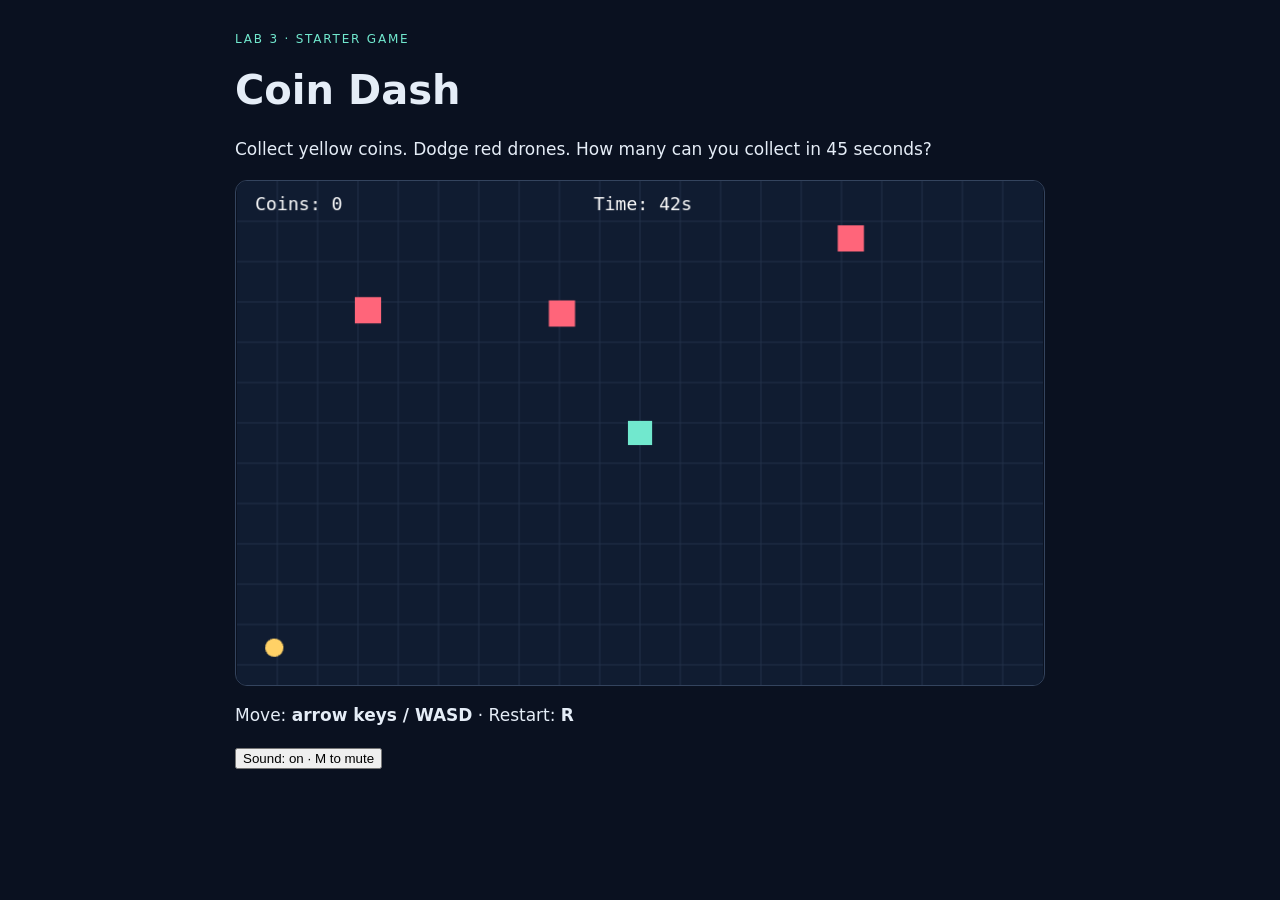
==== index.html @ ba8a17bc "Add coin collection chime and accessible mute control" ====
<!doctype html>
<html lang="en">
<head>
<meta charset="utf-8"><meta name="viewport" content="width=device-width,initial-scale=1">
<title>Coin Dash — Lab 3 starter</title>
<link rel="stylesheet" href="style.css">
</head>
<body>
<main>
  <header><p>LAB 3 · STARTER GAME</p><h1>Coin Dash</h1>
  <p>Collect yellow coins. Dodge red drones. How many can you collect in 45 seconds?</p></header>
  <div id="game" aria-label="Coin Dash game. Move with arrow keys or WASD."></div>
  <p>Move: <strong>arrow keys / WASD</strong> · Restart: <strong>R</strong></p>
</main>
<script src="vendor/phaser-3.90.0.min.js"></script>
<script src="sounds.js"></script>
<script src="settings.js"></script><script src="game.js"></script>
</body>
</html>
---- style.css ----
* { box-sizing: border-box; }
body { margin: 0; background: #0a1120; color: #e5edf7; font: 17px/1.5 system-ui, sans-serif; }
main { max-width: 850px; margin: 30px auto; padding: 0 20px; }
header > p:first-child { color: #71e8ce; font-size: 12px; letter-spacing: .15em; }
h1 { margin: 0; font-size: 40px; }
#game { border: 1px solid #34445e; border-radius: 12px; overflow: hidden; }
canvas { display: block; }
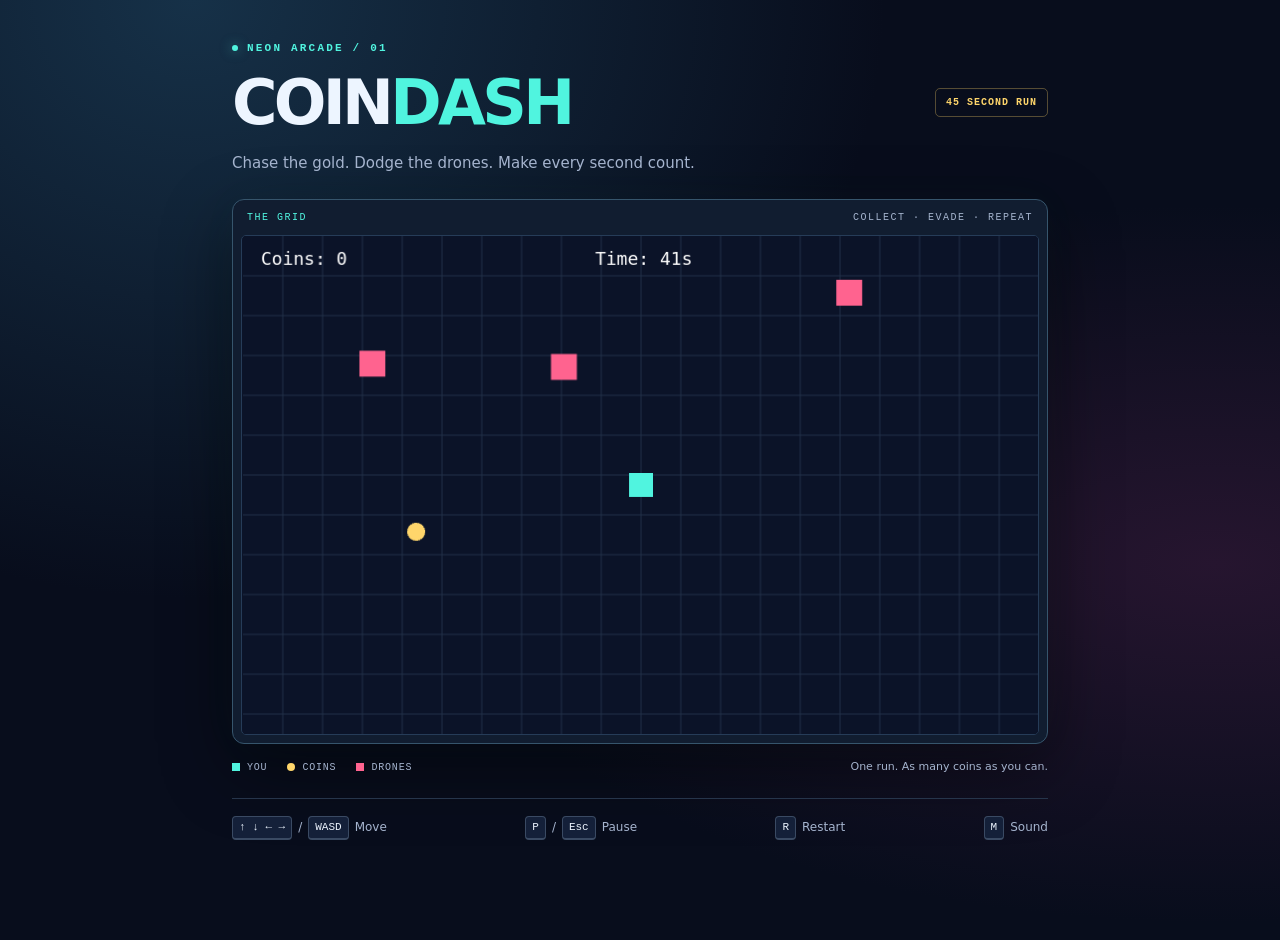
==== commit 9d7f408e: "Give Coin Dash a responsive neon arcade style" ====
--- a/index.html
+++ b/index.html
@@ -2,18 +2,37 @@
 <html lang="en">
 <head>
 <meta charset="utf-8"><meta name="viewport" content="width=device-width,initial-scale=1">
-<title>Coin Dash — Lab 3 starter</title>
+<meta name="theme-color" content="#080d1c">
+<title>Coin Dash — Neon Arcade</title>
 <link rel="stylesheet" href="style.css">
 </head>
 <body>
 <main>
-  <header><p>LAB 3 · STARTER GAME</p><h1>Coin Dash</h1>
-  <p>Collect yellow coins. Dodge red drones. How many can you collect in 45 seconds?</p></header>
-  <div id="game" aria-label="Coin Dash game. Move with arrow keys or WASD."></div>
-  <p>Move: <strong>arrow keys / WASD</strong> · Restart: <strong>R</strong></p>
+  <header>
+    <p class="eyebrow"><span class="status-dot" aria-hidden="true"></span> NEON ARCADE / 01</p>
+    <div class="title-row"><h1>COIN<span>DASH</span></h1><span class="round-badge">45 SECOND RUN</span></div>
+    <p class="intro">Chase the gold. Dodge the drones. Make every second count.</p>
+  </header>
+  <section class="arena" aria-label="Game arena">
+    <div class="arena-bar"><span>THE GRID</span><span>COLLECT · EVADE · REPEAT</span></div>
+    <div id="game" aria-label="Coin Dash game. Move with arrow keys or WASD. P or Escape pauses; R restarts; M toggles sound."></div>
+  </section>
+  <div class="game-footer">
+    <ul class="legend" aria-label="Game objects">
+      <li><span class="marker player-marker" aria-hidden="true"></span> YOU</li>
+      <li><span class="marker coin-marker" aria-hidden="true"></span> COINS</li>
+      <li><span class="marker drone-marker" aria-hidden="true"></span> DRONES</li>
+    </ul>
+    <p class="goal">One run. As many coins as you can.</p>
+  </div>
+  <nav class="controls" aria-label="Keyboard controls">
+    <span><kbd>↑ ↓ ← →</kbd> / <kbd>WASD</kbd> Move</span>
+    <span><kbd>P</kbd> / <kbd>Esc</kbd> Pause</span>
+    <span><kbd>R</kbd> Restart</span>
+    <span><kbd>M</kbd> Sound</span>
+  </nav>
 </main>
 <script src="vendor/phaser-3.90.0.min.js"></script>
-<script src="sounds.js"></script>
 <script src="settings.js"></script><script src="game.js"></script>
 </body>
 </html>
--- a/style.css
+++ b/style.css
@@ -1,7 +1,42 @@
+:root { color-scheme: dark; --cyan: #50f4df; --gold: #ffd66b; --pink: #ff638f; --muted: #a5b4ce; }
 * { box-sizing: border-box; }
-body { margin: 0; background: #0a1120; color: #e5edf7; font: 17px/1.5 system-ui, sans-serif; }
-main { max-width: 850px; margin: 30px auto; padding: 0 20px; }
-header > p:first-child { color: #71e8ce; font-size: 12px; letter-spacing: .15em; }
-h1 { margin: 0; font-size: 40px; }
-#game { border: 1px solid #34445e; border-radius: 12px; overflow: hidden; }
-canvas { display: block; }
+body {
+  margin: 0; min-height: 100vh; color: #edf5ff; font: 15px/1.6 system-ui, sans-serif;
+  background: radial-gradient(ellipse at 15% 0%, #163148 0, transparent 45%),
+    radial-gradient(ellipse at 95% 60%, #26152f 0, transparent 45%), #080d1c;
+}
+main { max-width: 864px; margin: 40px auto; padding: 0 24px; }
+.eyebrow { display: flex; align-items: center; gap: 9px; margin: 0 0 12px; color: var(--cyan); font: 600 11px/1.5 monospace; letter-spacing: .2em; }
+.status-dot { width: 6px; height: 6px; border-radius: 50%; background: var(--cyan); box-shadow: 0 0 12px #50f4df80; }
+.title-row { display: flex; align-items: center; justify-content: space-between; gap: 16px; }
+h1 { margin: 0; font-size: clamp(36px, 7vw, 62px); line-height: 1.1; letter-spacing: -.06em; font-weight: 900; }
+h1 span { color: var(--cyan); }
+.round-badge { flex-shrink: 0; border: 1px solid #ffd66b50; border-radius: 5px; padding: 6px 10px; color: var(--gold); font: 600 10px/1.5 monospace; letter-spacing: .1em; }
+.intro { margin: 14px 0 24px; color: var(--muted); }
+.arena { padding: 0 8px 8px; border: 1px solid #36556c; border-radius: 12px; background: #111d30; box-shadow: 0 24px 70px #0007, 0 0 40px #50f4df08; }
+.arena-bar { display: flex; justify-content: space-between; gap: 12px; padding: 10px 6px; color: #a5b4ce; font: 10px/1.5 monospace; letter-spacing: .15em; }
+.arena-bar span:first-child { color: var(--cyan); }
+#game { overflow: hidden; border: 1px solid #263c58; border-radius: 5px; background: #0b1328; }
+canvas { display: block; max-width: 100%; }
+.game-footer { display: flex; align-items: center; justify-content: space-between; gap: 16px; margin: 14px 0 22px; }
+.legend { display: flex; gap: 20px; margin: 0; padding: 0; list-style: none; }
+.legend li { display: flex; align-items: center; gap: 7px; color: var(--muted); font: 10px/1.5 monospace; letter-spacing: .08em; }
+.marker { width: 8px; height: 8px; display: inline-block; }
+.player-marker { background: var(--cyan); }
+.coin-marker { background: var(--gold); border-radius: 50%; }
+.drone-marker { background: var(--pink); }
+.goal { margin: 0; color: var(--muted); font-size: 11px; }
+.controls { display: flex; flex-wrap: wrap; justify-content: space-between; gap: 12px 18px; padding: 17px 0; border-top: 1px solid #26354b; color: var(--muted); font-size: 12px; }
+.controls > span { display: inline-flex; align-items: center; gap: 6px; }
+kbd { padding: 2px 6px; border: 1px solid #3a4a63; border-bottom-width: 2px; border-radius: 4px; background: #142039; color: #edf5ff; font: 11px/1.5 monospace; }
+button { border: 1px solid #36556c; border-radius: 5px; padding: 7px 12px; background: #142039; color: #edf5ff; font: inherit; cursor: pointer; }
+button:hover { border-color: var(--cyan); }
+button:focus-visible { outline: 2px solid var(--cyan); outline-offset: 3px; }
+@media (max-width: 560px) {
+  main { margin: 24px auto; padding: 0 12px; }
+  .title-row { flex-wrap: wrap; gap: 12px; }
+  .intro { font-size: 13px; }
+  .arena-bar { font-size: 8px; letter-spacing: .08em; }
+  .game-footer { flex-wrap: wrap; gap: 8px; }
+  .controls { justify-content: flex-start; }
+}
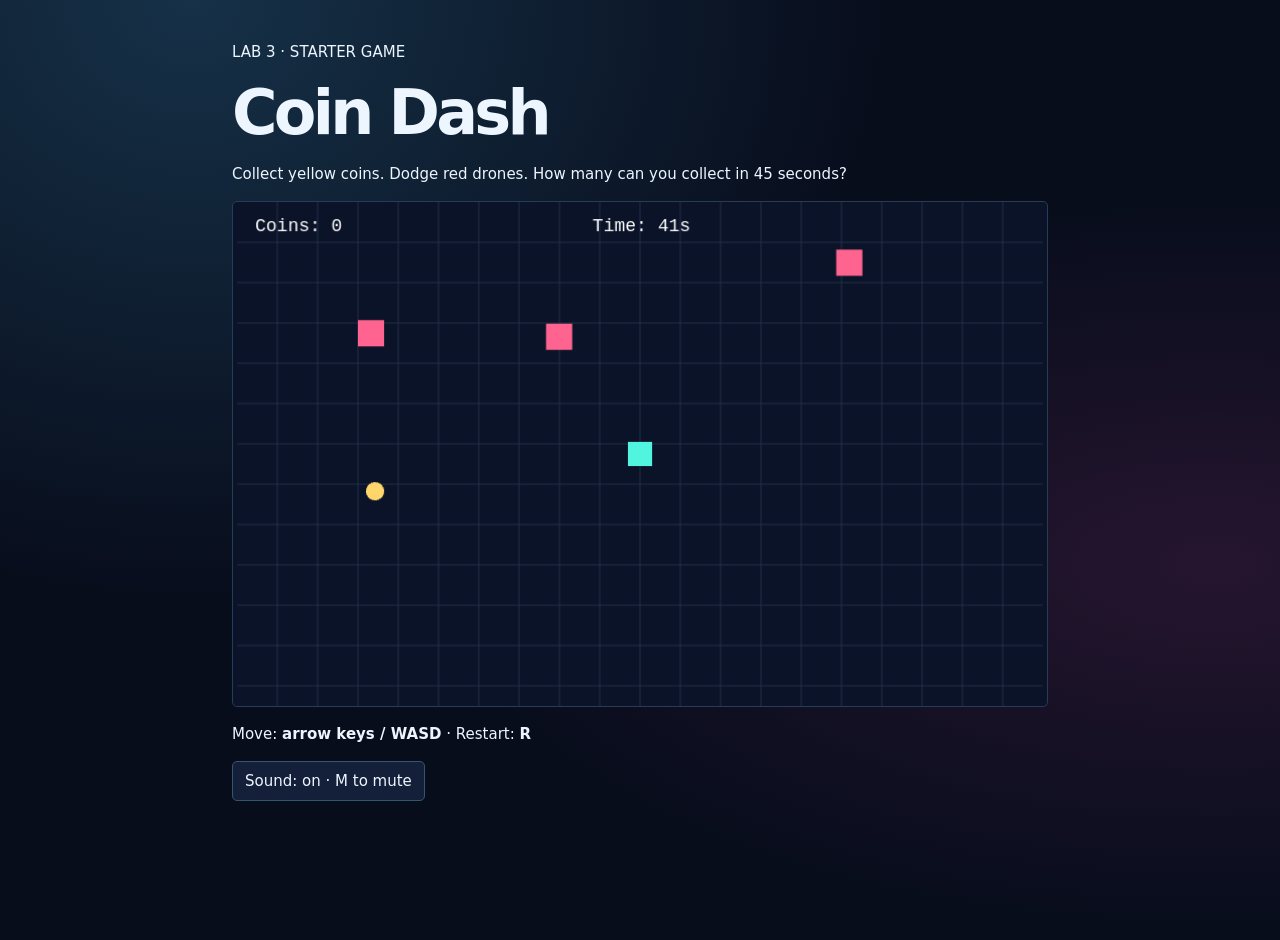
==== commit 369df794: "Merge scoring sounds" ====
--- a/index.html
+++ b/index.html
@@ -2,37 +2,18 @@
 <html lang="en">
 <head>
 <meta charset="utf-8"><meta name="viewport" content="width=device-width,initial-scale=1">
-<meta name="theme-color" content="#080d1c">
-<title>Coin Dash — Neon Arcade</title>
+<title>Coin Dash — Lab 3 starter</title>
 <link rel="stylesheet" href="style.css">
 </head>
 <body>
 <main>
-  <header>
-    <p class="eyebrow"><span class="status-dot" aria-hidden="true"></span> NEON ARCADE / 01</p>
-    <div class="title-row"><h1>COIN<span>DASH</span></h1><span class="round-badge">45 SECOND RUN</span></div>
-    <p class="intro">Chase the gold. Dodge the drones. Make every second count.</p>
-  </header>
-  <section class="arena" aria-label="Game arena">
-    <div class="arena-bar"><span>THE GRID</span><span>COLLECT · EVADE · REPEAT</span></div>
-    <div id="game" aria-label="Coin Dash game. Move with arrow keys or WASD. P or Escape pauses; R restarts; M toggles sound."></div>
-  </section>
-  <div class="game-footer">
-    <ul class="legend" aria-label="Game objects">
-      <li><span class="marker player-marker" aria-hidden="true"></span> YOU</li>
-      <li><span class="marker coin-marker" aria-hidden="true"></span> COINS</li>
-      <li><span class="marker drone-marker" aria-hidden="true"></span> DRONES</li>
-    </ul>
-    <p class="goal">One run. As many coins as you can.</p>
-  </div>
-  <nav class="controls" aria-label="Keyboard controls">
-    <span><kbd>↑ ↓ ← →</kbd> / <kbd>WASD</kbd> Move</span>
-    <span><kbd>P</kbd> / <kbd>Esc</kbd> Pause</span>
-    <span><kbd>R</kbd> Restart</span>
-    <span><kbd>M</kbd> Sound</span>
-  </nav>
+  <header><p>LAB 3 · STARTER GAME</p><h1>Coin Dash</h1>
+  <p>Collect yellow coins. Dodge red drones. How many can you collect in 45 seconds?</p></header>
+  <div id="game" aria-label="Coin Dash game. Move with arrow keys or WASD."></div>
+  <p>Move: <strong>arrow keys / WASD</strong> · Restart: <strong>R</strong></p>
 </main>
 <script src="vendor/phaser-3.90.0.min.js"></script>
+<script src="sounds.js"></script>
 <script src="settings.js"></script><script src="game.js"></script>
 </body>
 </html>
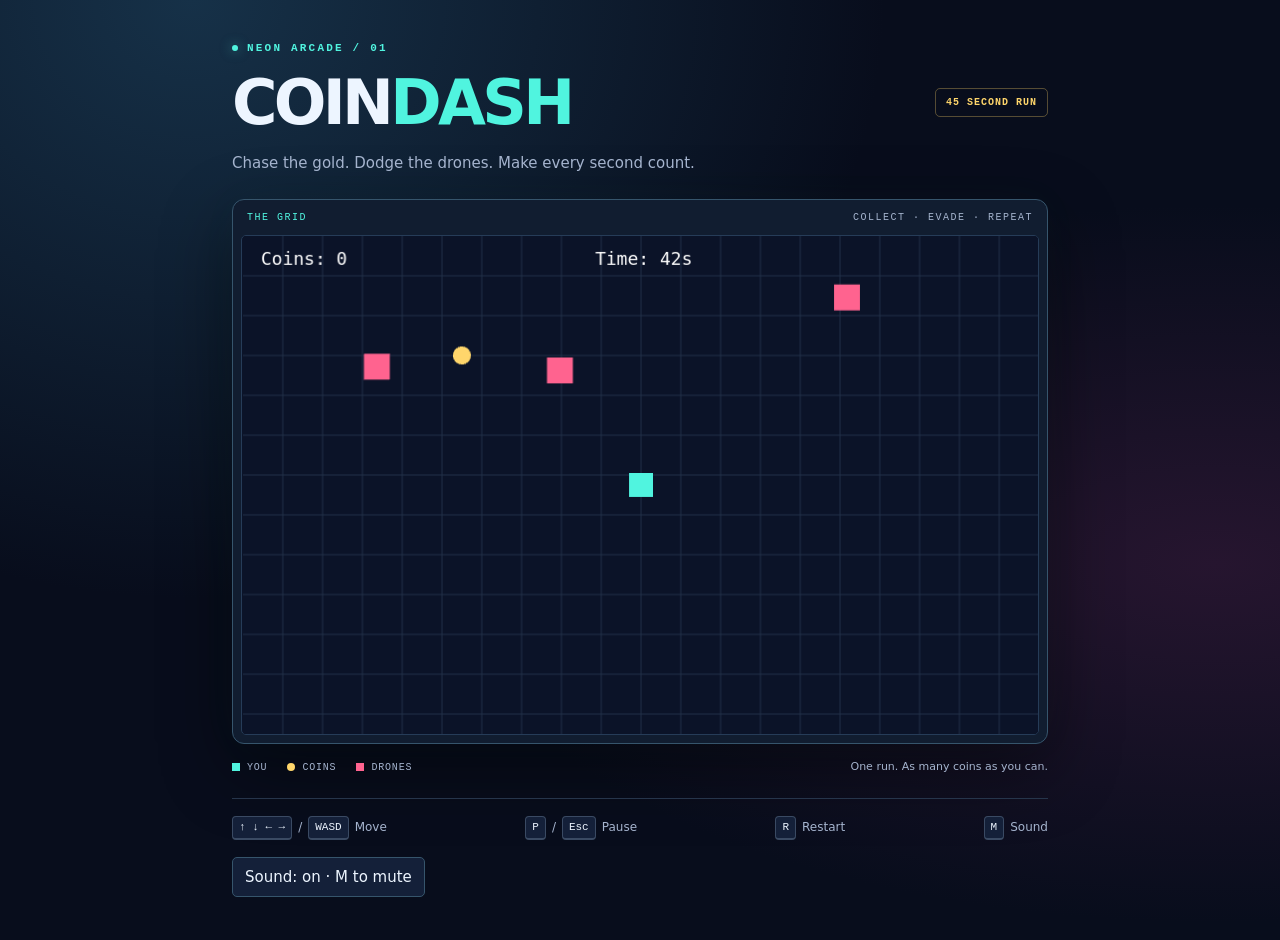
==== commit fc859ceb: "Merge neon arcade visual style" ====
--- a/index.html
+++ b/index.html
@@ -2,15 +2,35 @@
 <html lang="en">
 <head>
 <meta charset="utf-8"><meta name="viewport" content="width=device-width,initial-scale=1">
-<title>Coin Dash — Lab 3 starter</title>
+<meta name="theme-color" content="#080d1c">
+<title>Coin Dash — Neon Arcade</title>
 <link rel="stylesheet" href="style.css">
 </head>
 <body>
 <main>
-  <header><p>LAB 3 · STARTER GAME</p><h1>Coin Dash</h1>
-  <p>Collect yellow coins. Dodge red drones. How many can you collect in 45 seconds?</p></header>
-  <div id="game" aria-label="Coin Dash game. Move with arrow keys or WASD."></div>
-  <p>Move: <strong>arrow keys / WASD</strong> · Restart: <strong>R</strong></p>
+  <header>
+    <p class="eyebrow"><span class="status-dot" aria-hidden="true"></span> NEON ARCADE / 01</p>
+    <div class="title-row"><h1>COIN<span>DASH</span></h1><span class="round-badge">45 SECOND RUN</span></div>
+    <p class="intro">Chase the gold. Dodge the drones. Make every second count.</p>
+  </header>
+  <section class="arena" aria-label="Game arena">
+    <div class="arena-bar"><span>THE GRID</span><span>COLLECT · EVADE · REPEAT</span></div>
+    <div id="game" aria-label="Coin Dash game. Move with arrow keys or WASD. P or Escape pauses; R restarts; M toggles sound."></div>
+  </section>
+  <div class="game-footer">
+    <ul class="legend" aria-label="Game objects">
+      <li><span class="marker player-marker" aria-hidden="true"></span> YOU</li>
+      <li><span class="marker coin-marker" aria-hidden="true"></span> COINS</li>
+      <li><span class="marker drone-marker" aria-hidden="true"></span> DRONES</li>
+    </ul>
+    <p class="goal">One run. As many coins as you can.</p>
+  </div>
+  <nav class="controls" aria-label="Keyboard controls">
+    <span><kbd>↑ ↓ ← →</kbd> / <kbd>WASD</kbd> Move</span>
+    <span><kbd>P</kbd> / <kbd>Esc</kbd> Pause</span>
+    <span><kbd>R</kbd> Restart</span>
+    <span><kbd>M</kbd> Sound</span>
+  </nav>
 </main>
 <script src="vendor/phaser-3.90.0.min.js"></script>
 <script src="sounds.js"></script>
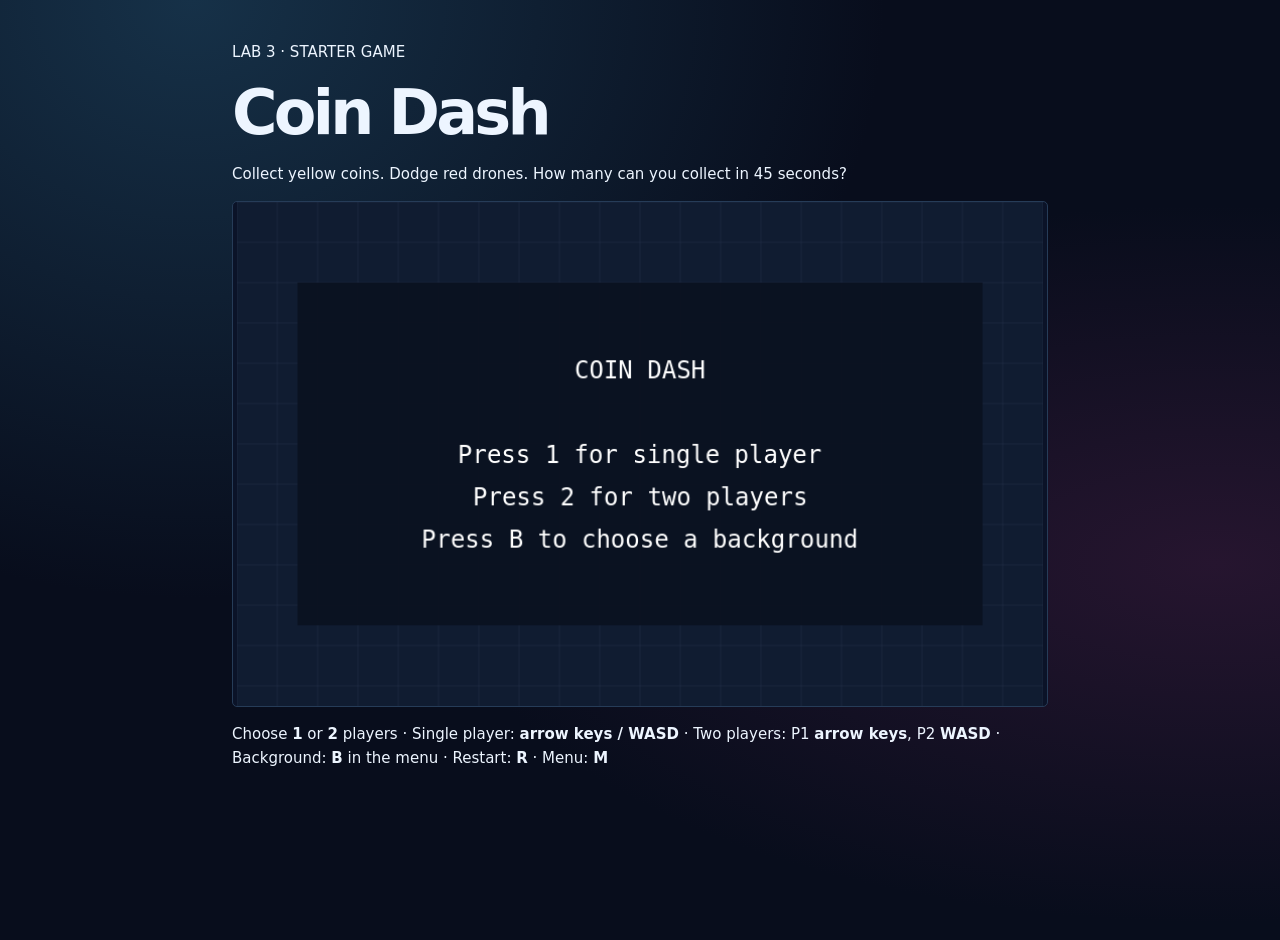
==== commit ab79cb51: "Add a background picker to the menu with six drawn backgrounds Press B on the menu to choose a backg" ====
--- a/index.html
+++ b/index.html
@@ -2,38 +2,17 @@
 <html lang="en">
 <head>
 <meta charset="utf-8"><meta name="viewport" content="width=device-width,initial-scale=1">
-<meta name="theme-color" content="#080d1c">
-<title>Coin Dash — Neon Arcade</title>
+<title>Coin Dash — Lab 3 starter</title>
 <link rel="stylesheet" href="style.css">
 </head>
 <body>
 <main>
-  <header>
-    <p class="eyebrow"><span class="status-dot" aria-hidden="true"></span> NEON ARCADE / 01</p>
-    <div class="title-row"><h1>COIN<span>DASH</span></h1><span class="round-badge">45 SECOND RUN</span></div>
-    <p class="intro">Chase the gold. Dodge the drones. Make every second count.</p>
-  </header>
-  <section class="arena" aria-label="Game arena">
-    <div class="arena-bar"><span>THE GRID</span><span>COLLECT · EVADE · REPEAT</span></div>
-    <div id="game" aria-label="Coin Dash game. Move with arrow keys or WASD. P or Escape pauses; R restarts; M toggles sound."></div>
-  </section>
-  <div class="game-footer">
-    <ul class="legend" aria-label="Game objects">
-      <li><span class="marker player-marker" aria-hidden="true"></span> YOU</li>
-      <li><span class="marker coin-marker" aria-hidden="true"></span> COINS</li>
-      <li><span class="marker drone-marker" aria-hidden="true"></span> DRONES</li>
-    </ul>
-    <p class="goal">One run. As many coins as you can.</p>
-  </div>
-  <nav class="controls" aria-label="Keyboard controls">
-    <span><kbd>↑ ↓ ← →</kbd> / <kbd>WASD</kbd> Move</span>
-    <span><kbd>P</kbd> / <kbd>Esc</kbd> Pause</span>
-    <span><kbd>R</kbd> Restart</span>
-    <span><kbd>M</kbd> Sound</span>
-  </nav>
+  <header><p>LAB 3 · STARTER GAME</p><h1>Coin Dash</h1>
+  <p>Collect yellow coins. Dodge red drones. How many can you collect in 45 seconds?</p></header>
+  <div id="game" aria-label="Coin Dash game. Move with arrow keys or WASD."></div>
+  <p>Choose <strong>1</strong> or <strong>2</strong> players · Single player: <strong>arrow keys / WASD</strong> · Two players: P1 <strong>arrow keys</strong>, P2 <strong>WASD</strong> · Background: <strong>B</strong> in the menu · Restart: <strong>R</strong> · Menu: <strong>M</strong></p>
 </main>
 <script src="vendor/phaser-3.90.0.min.js"></script>
-<script src="sounds.js"></script>
 <script src="settings.js"></script><script src="game.js"></script>
 </body>
 </html>
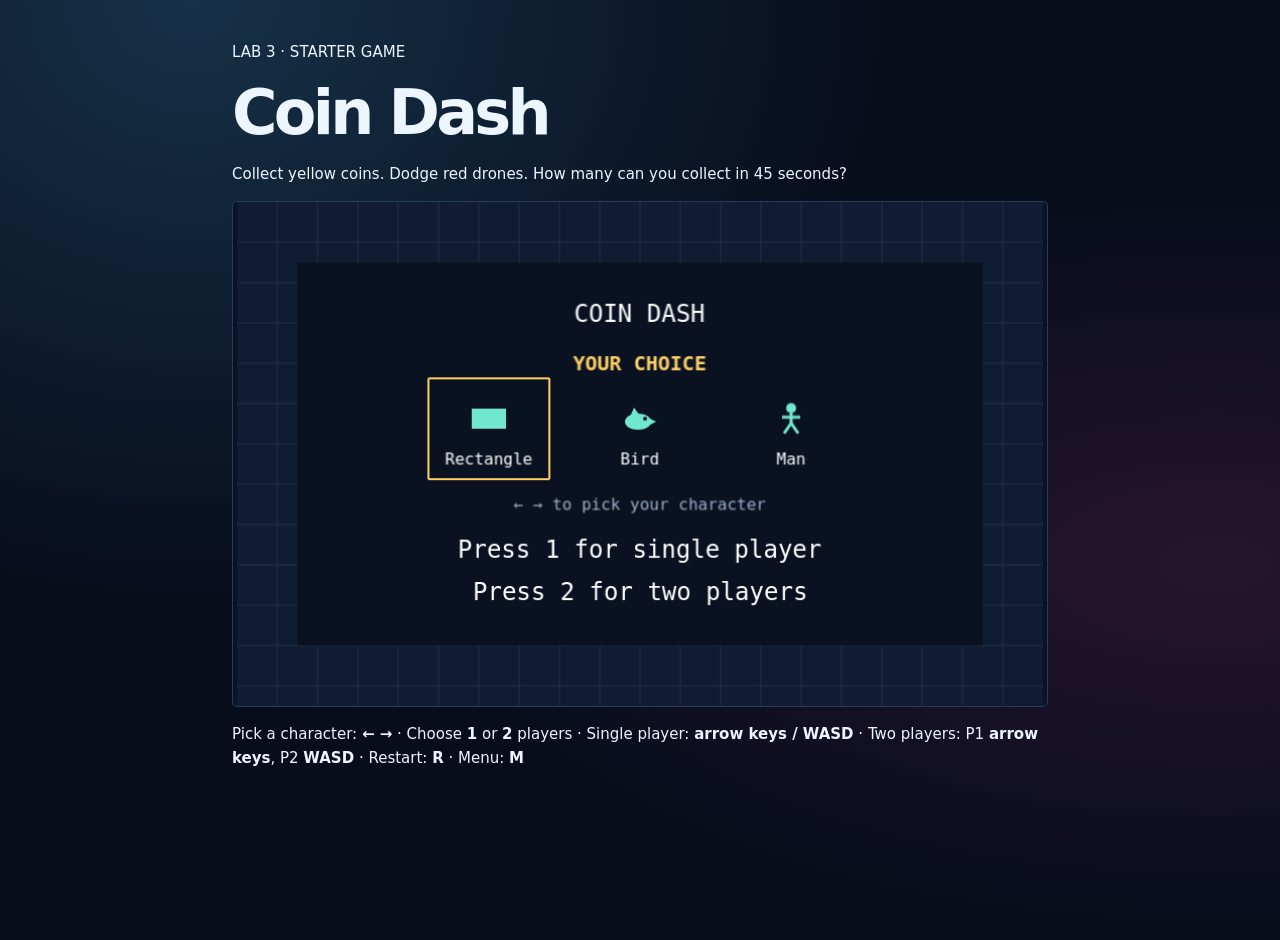
==== commit 8a476276: "Let the player pick a rectangle, bird or man character from the menu The menu gains a YOUR CHOICE se" ====
--- a/index.html
+++ b/index.html
@@ -10,7 +10,7 @@
   <header><p>LAB 3 · STARTER GAME</p><h1>Coin Dash</h1>
   <p>Collect yellow coins. Dodge red drones. How many can you collect in 45 seconds?</p></header>
   <div id="game" aria-label="Coin Dash game. Move with arrow keys or WASD."></div>
-  <p>Choose <strong>1</strong> or <strong>2</strong> players · Single player: <strong>arrow keys / WASD</strong> · Two players: P1 <strong>arrow keys</strong>, P2 <strong>WASD</strong> · Background: <strong>B</strong> in the menu · Restart: <strong>R</strong> · Menu: <strong>M</strong></p>
+  <p>Pick a character: <strong>← →</strong> · Choose <strong>1</strong> or <strong>2</strong> players · Single player: <strong>arrow keys / WASD</strong> · Two players: P1 <strong>arrow keys</strong>, P2 <strong>WASD</strong> · Restart: <strong>R</strong> · Menu: <strong>M</strong></p>
 </main>
 <script src="vendor/phaser-3.90.0.min.js"></script>
 <script src="settings.js"></script><script src="game.js"></script>
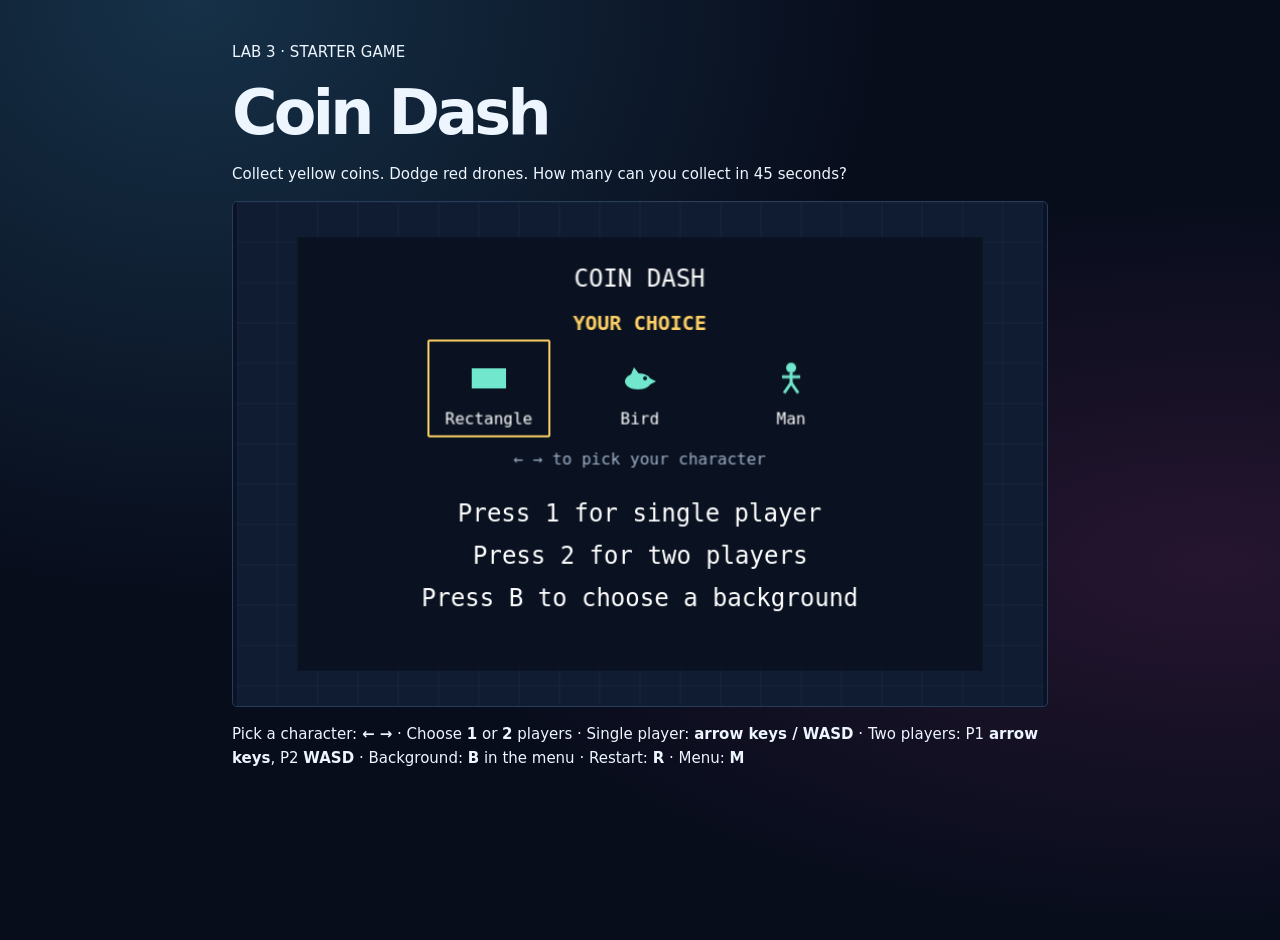
==== commit 79147066: "Merge grafic: pick a rectangle, bird or man character alongside the background picker The character " ====
--- a/index.html
+++ b/index.html
@@ -10,7 +10,7 @@
   <header><p>LAB 3 · STARTER GAME</p><h1>Coin Dash</h1>
   <p>Collect yellow coins. Dodge red drones. How many can you collect in 45 seconds?</p></header>
   <div id="game" aria-label="Coin Dash game. Move with arrow keys or WASD."></div>
-  <p>Pick a character: <strong>← →</strong> · Choose <strong>1</strong> or <strong>2</strong> players · Single player: <strong>arrow keys / WASD</strong> · Two players: P1 <strong>arrow keys</strong>, P2 <strong>WASD</strong> · Restart: <strong>R</strong> · Menu: <strong>M</strong></p>
+  <p>Pick a character: <strong>← →</strong> · Choose <strong>1</strong> or <strong>2</strong> players · Single player: <strong>arrow keys / WASD</strong> · Two players: P1 <strong>arrow keys</strong>, P2 <strong>WASD</strong> · Background: <strong>B</strong> in the menu · Restart: <strong>R</strong> · Menu: <strong>M</strong></p>
 </main>
 <script src="vendor/phaser-3.90.0.min.js"></script>
 <script src="settings.js"></script><script src="game.js"></script>
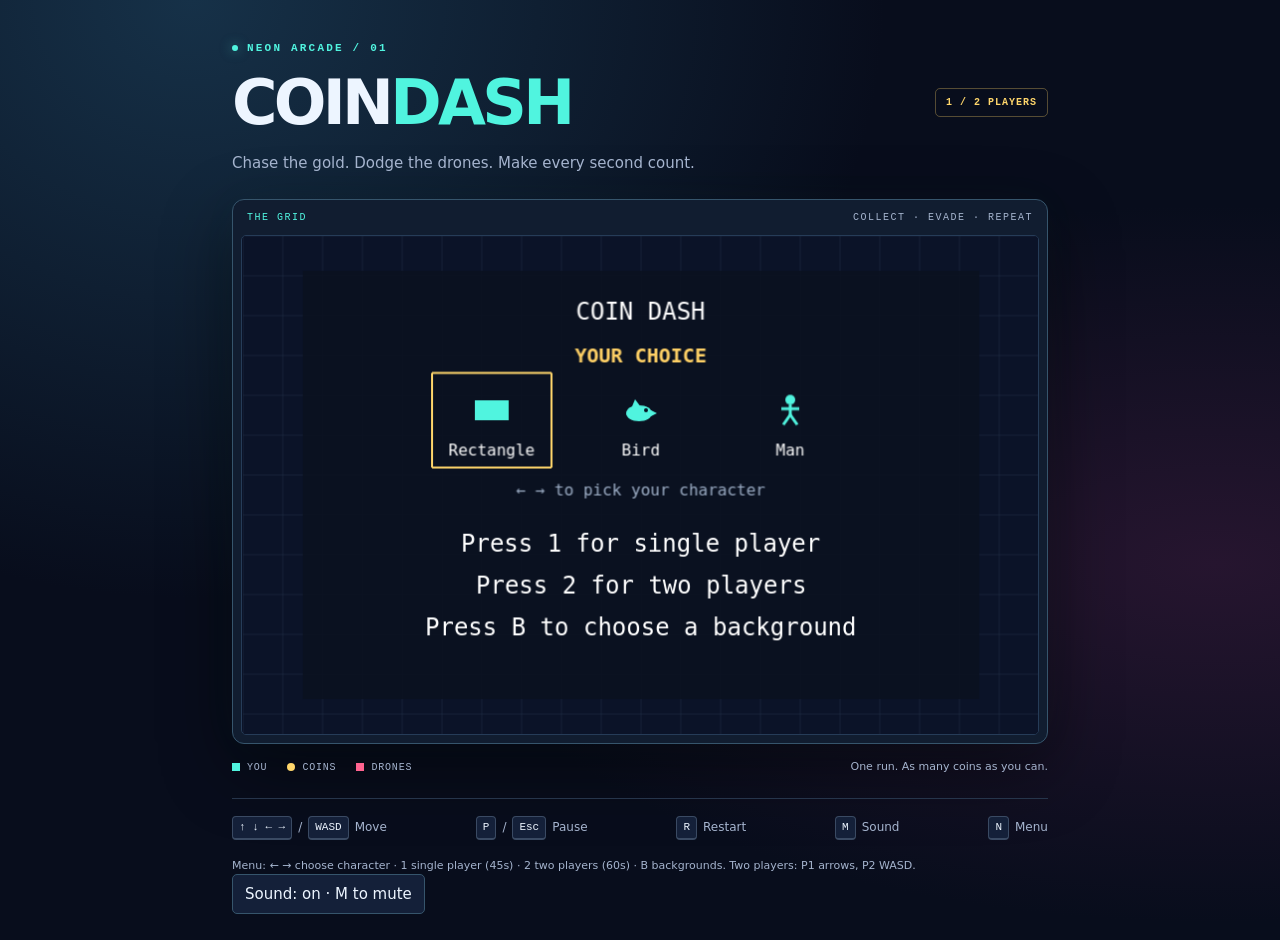
==== commit b43d39f1: "Merge partner features with pause sounds and neon style # Conflicts: #	game.js #	index.html #	settin" ====
--- a/index.html
+++ b/index.html
@@ -2,17 +2,40 @@
 <html lang="en">
 <head>
 <meta charset="utf-8"><meta name="viewport" content="width=device-width,initial-scale=1">
-<title>Coin Dash — Lab 3 starter</title>
+<meta name="theme-color" content="#080d1c">
+<title>Coin Dash — Neon Arcade</title>
 <link rel="stylesheet" href="style.css">
 </head>
 <body>
 <main>
-  <header><p>LAB 3 · STARTER GAME</p><h1>Coin Dash</h1>
-  <p>Collect yellow coins. Dodge red drones. How many can you collect in 45 seconds?</p></header>
-  <div id="game" aria-label="Coin Dash game. Move with arrow keys or WASD."></div>
-  <p>Pick a character: <strong>← →</strong> · Choose <strong>1</strong> or <strong>2</strong> players · Single player: <strong>arrow keys / WASD</strong> · Two players: P1 <strong>arrow keys</strong>, P2 <strong>WASD</strong> · Background: <strong>B</strong> in the menu · Restart: <strong>R</strong> · Menu: <strong>M</strong></p>
+  <header>
+    <p class="eyebrow"><span class="status-dot" aria-hidden="true"></span> NEON ARCADE / 01</p>
+    <div class="title-row"><h1>COIN<span>DASH</span></h1><span class="round-badge">1 / 2 PLAYERS</span></div>
+    <p class="intro">Chase the gold. Dodge the drones. Make every second count.</p>
+  </header>
+  <section class="arena" aria-label="Game arena">
+    <div class="arena-bar"><span>THE GRID</span><span>COLLECT · EVADE · REPEAT</span></div>
+    <div id="game" aria-label="Coin Dash game. Move with arrow keys or WASD. P or Escape pauses; R restarts; M toggles sound."></div>
+  </section>
+  <div class="game-footer">
+    <ul class="legend" aria-label="Game objects">
+      <li><span class="marker player-marker" aria-hidden="true"></span> YOU</li>
+      <li><span class="marker coin-marker" aria-hidden="true"></span> COINS</li>
+      <li><span class="marker drone-marker" aria-hidden="true"></span> DRONES</li>
+    </ul>
+    <p class="goal">One run. As many coins as you can.</p>
+  </div>
+  <nav class="controls" aria-label="Keyboard controls">
+    <span><kbd>↑ ↓ ← →</kbd> / <kbd>WASD</kbd> Move</span>
+    <span><kbd>P</kbd> / <kbd>Esc</kbd> Pause</span>
+    <span><kbd>R</kbd> Restart</span>
+    <span><kbd>M</kbd> Sound</span>
+    <span><kbd>N</kbd> Menu</span>
+  </nav>
+  <p class="goal">Menu: ← → choose character · 1 single player (45s) · 2 two players (60s) · B backgrounds. Two players: P1 arrows, P2 WASD.</p>
 </main>
 <script src="vendor/phaser-3.90.0.min.js"></script>
+<script src="sounds.js"></script>
 <script src="settings.js"></script><script src="game.js"></script>
 </body>
 </html>
